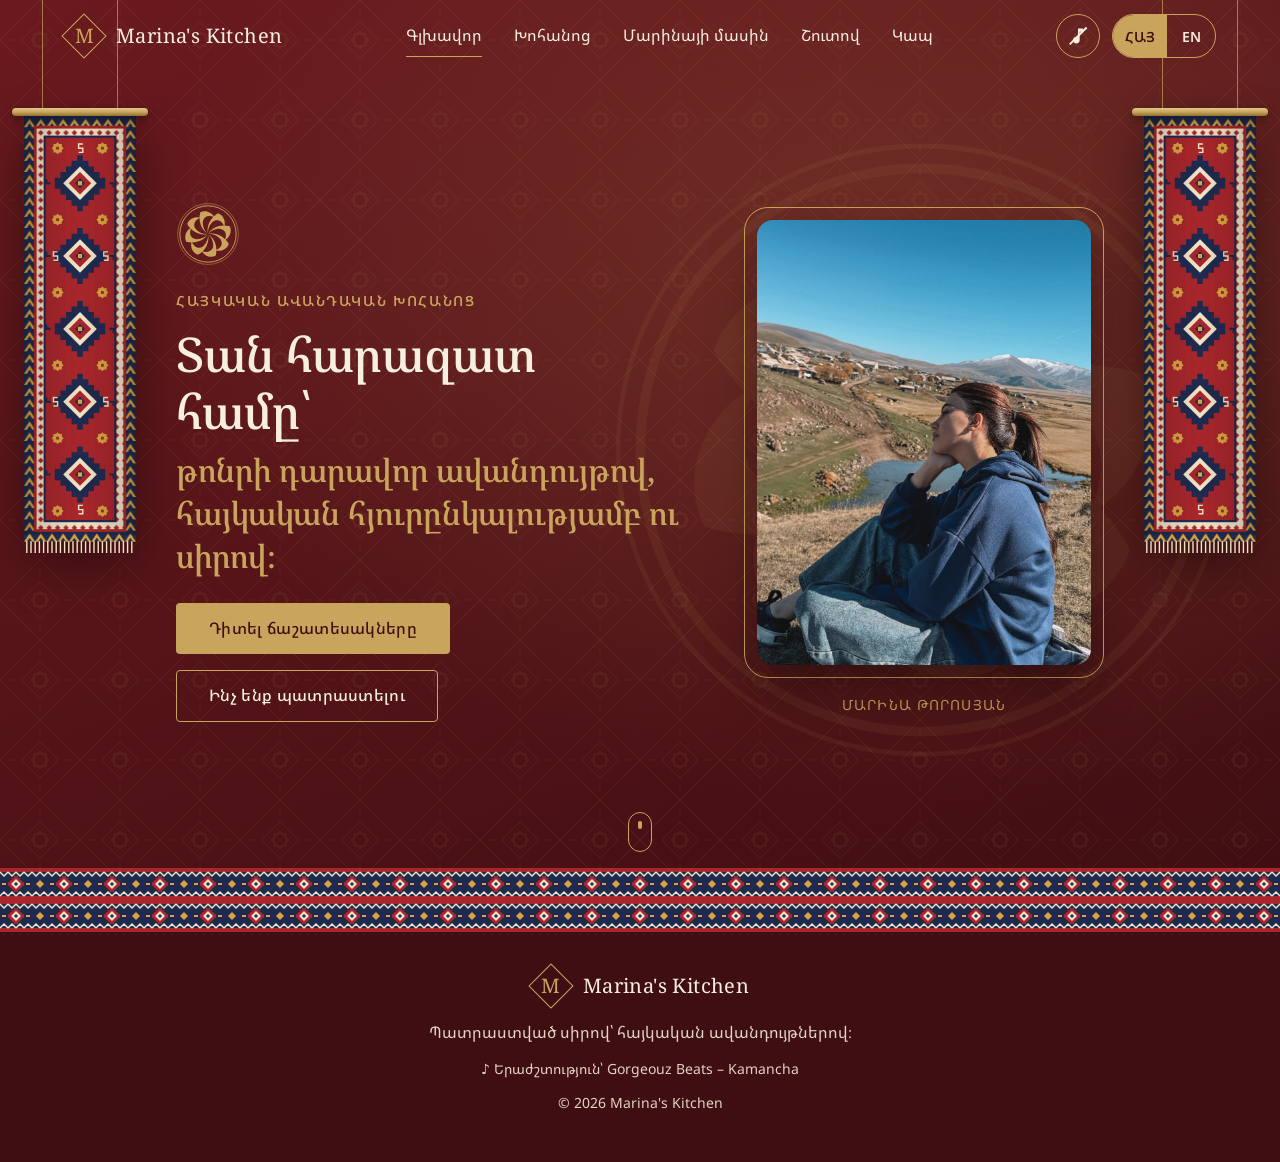
==== index.html @ 1fcc8e65 "Add site favicon (M logo)" ====
<!DOCTYPE html>
<html lang="hy">
<head>
  <meta charset="UTF-8">
  <meta name="viewport" content="width=device-width, initial-scale=1">
  <title>Marina's Kitchen — Հայկական ավանդական խոհանոց</title>
  <meta name="description" content="Marina's Kitchen — հայկական ավանդական խոհանոց, բաղադրատոմսեր և տեսանյութեր Մարինայից։">
  <link rel="icon" href="images/favicon.svg" type="image/svg+xml">
  <link rel="icon" href="images/favicon.png" type="image/png" sizes="48x48">
  <link rel="apple-touch-icon" href="images/apple-touch-icon.png">
  <link rel="preconnect" href="https://fonts.googleapis.com">
  <link rel="preconnect" href="https://fonts.gstatic.com" crossorigin>
  <link href="https://fonts.googleapis.com/css2?family=Noto+Sans+Armenian:wght@400;500;600&family=Noto+Serif+Armenian:wght@400;500;600&display=swap" rel="stylesheet">
  <link rel="stylesheet" href="styles.css?v=23">
</head>
<body data-page="home">

  <!-- Header -->
  <header class="header" id="header">
    <div class="container header__inner">
      <a href="index.html" class="logo" aria-label="Marina's Kitchen">
        <span class="logo__mark" aria-hidden="true">M</span>
        <span class="logo__text">Marina's Kitchen</span>
      </a>

      <nav class="nav" id="nav" aria-label="Main">
        <a href="index.html" class="nav__link" data-i18n="nav.home">Գլխավոր</a>
        <a href="cuisine.html" class="nav__link" data-i18n="nav.cuisine">Խոհանոց</a>
        <a href="about.html" class="nav__link" data-i18n="nav.about">Մարինայի մասին</a>
        <a href="upcoming.html" class="nav__link" data-i18n="nav.upcoming">Շուտով</a>
        <a href="contact.html" class="nav__link" data-i18n="nav.contact">Կապ</a>
      </nav>

      <div class="header__actions">
        <button class="music" id="musicBtn" type="button" aria-pressed="false" aria-label="Music">
          <svg class="music__icon" viewBox="0 0 24 24" aria-hidden="true"><path d="M12 3v10.55A4 4 0 1 0 14 17V7h4V3z"/></svg>
        </button>
        <div class="lang" role="group" aria-label="Language">
          <button class="lang__btn is-active" data-lang="hy" type="button">ՀԱՅ</button>
          <button class="lang__btn" data-lang="en" type="button">EN</button>
        </div>
        <button class="burger" id="burger" type="button" aria-label="Menu" aria-expanded="false" aria-controls="nav">
          <span></span><span></span><span></span>
        </button>
      </div>
    </div>
  </header>

  <main>
    <!-- Hero -->
    <section class="hero" id="home">
      <div class="hero__pattern" aria-hidden="true"></div>
      <div class="hanger hanger--left" aria-hidden="true"><div class="hanger__rug"></div></div>
      <div class="hanger hanger--right" aria-hidden="true"><div class="hanger__rug"></div></div>
      <div class="container hero__inner">
        <div class="hero__content">
          <div class="hero__emblem hero__anim" aria-hidden="true"></div>
          <p class="eyebrow eyebrow--light hero__anim" data-i18n="hero.eyebrow">Հայկական ավանդական խոհանոց</p>
          <h1 class="hero__title hero__anim">
            <span data-i18n="hero.title1">Տան հարազատ համը՝</span><br>
            <em data-i18n="hero.title2">թոնրի դարավոր ավանդույթով, հայկական հյուրընկալությամբ ու սիրով։</em>
          </h1>
          <div class="hero__buttons hero__anim">
            <a href="cuisine.html" class="btn btn--gold" data-i18n="hero.cta1">Դիտել ճաշատեսակները</a>
            <a href="upcoming.html" class="btn btn--outline" data-i18n="hero.cta2">Ինչ ենք պատրաստելու</a>
          </div>
        </div>
        <figure class="hero__media">
          <div class="hero__frame">
            <img src="images/marina.jpg?v=2" width="1000" height="1336" alt="Մարինան՝ հայկական գյուղի և լեռների ֆոնին" data-i18n-alt="hero.photoAlt">
          </div>
          <figcaption data-i18n="hero.photo">Մարինա Թորոսյան</figcaption>
        </figure>
      </div>
      <a href="cuisine.html" class="hero__scroll" aria-label="Scroll down"><span></span></a>
    </section>
  </main>

  <footer class="footer">
    <div class="container footer__inner">
      <a href="index.html" class="logo logo--light">
        <span class="logo__mark" aria-hidden="true">M</span>
        <span class="logo__text">Marina's Kitchen</span>
      </a>
      <p class="footer__tagline" data-i18n="footer.tagline">Պատրաստված սիրով՝ հայկական ավանդույթներով։</p>
      <p class="footer__copy footer__music">♪ <span data-i18n="footer.music">Երաժշտություն՝</span> Gorgeouz Beats – Kamancha</p>
      <p class="footer__copy">© <span id="year"></span> Marina's Kitchen</p>
    </div>
  </footer>

  </div>

  <!-- Background music (from Marina's video), loops softly -->
  <audio id="bgMusic" src="audio/music.mp3" loop preload="auto"></audio>

  <script src="script.js?v=43"></script>
</body>
</html>
---- styles.css ----
/* ==========================================================
   Marina's Kitchen
   Palette: vordan red, parchment cream, ochre gold
   (colours of old Armenian manuscripts and carpets)
   Type scale: 14 / 16 / 20 / 24 / 32 / 48
   Spacing: 4px scale
   ========================================================== */

:root {
  --cream: #F6EEDF;
  --cream-2: #EFE3CC;
  --primary: #6B1A1F;      /* vordan karmir - cochineal red */
  --primary-dark: #3F0E12;
  --gold: #C9A45C;         /* decorative + text on red */
  --gold-text: #7A5C1E;    /* gold text on cream (AA contrast) */
  --ink: #2A1A1A;
  --muted: #5A4646;
  --light: #F6EEDF;
  --light-muted: #E3D3C2;

  --font-body: "Noto Sans Armenian", system-ui, -apple-system, "Segoe UI", sans-serif;
  --font-head: "Noto Serif Armenian", Georgia, "Times New Roman", serif;

  --radius: 4px;
  --ease: cubic-bezier(.22, .61, .36, 1);
  --shadow: 0 12px 32px rgba(63, 14, 18, .12);
  --header-h: 72px;

  --ornament: url("ornaments/pattern.svg");   /* carpet lattice */
  --star: url("ornaments/eternity.svg");      /* eternity sign */
  --carpet: url("ornaments/carpet-border.svg"); /* carpet border band */
}

*, *::before, *::after { box-sizing: border-box; }

html {
  scroll-behavior: smooth;
  scroll-padding-top: var(--header-h);
  -webkit-text-size-adjust: 100%;
}

body {
  margin: 0;
  font-family: var(--font-body);
  font-size: 16px;
  line-height: 1.6;
  color: var(--ink);
  background: var(--cream);
  overflow-x: hidden;
}


img, video { max-width: 100%; display: block; }

/* Inner pages (cuisine, about, coming soon) start below the fixed header */
.page-inner main { padding-top: var(--header-h); }

a { color: inherit; }

h1, h2, h3 {
  font-family: var(--font-head);
  font-weight: 500;
  line-height: 1.2;
  margin: 0;
}

p { margin: 0 0 16px; }

.container {
  width: 100%;
  max-width: 1200px;
  margin: 0 auto;
  padding: 0 24px;
}

/* ---------- Shared bits ---------- */

.eyebrow {
  font-size: 14px;
  font-weight: 600;
  letter-spacing: .12em;
  text-transform: uppercase;
  color: var(--gold-text);
  margin: 0 0 12px;
}
.eyebrow--light { color: var(--gold); }

.divider {
  display: flex;
  justify-content: center;
  align-items: center;
  gap: 12px;
  margin: 16px 0 24px;
}
.divider::before,
.divider::after {
  content: "";
  width: 48px;
  height: 1px;
  background: var(--gold);
}
.divider span {
  width: 24px;
  height: 24px;
  background: var(--star) center / contain no-repeat;
}
.divider--left { justify-content: flex-start; }
.divider--left::before { display: none; }

.btn {
  display: inline-flex;
  align-items: center;
  justify-content: center;
  min-height: 48px;
  padding: 12px 32px;
  font-family: var(--font-body);
  font-size: 16px;
  font-weight: 500;
  letter-spacing: .02em;
  text-decoration: none;
  border: 1px solid transparent;
  border-radius: var(--radius);
  cursor: pointer;
  transition: background-color .3s var(--ease), color .3s var(--ease),
              border-color .3s var(--ease), transform .3s var(--ease),
              box-shadow .3s var(--ease);
}
.btn:hover { transform: translateY(-2px); box-shadow: var(--shadow); }
.btn:active { transform: translateY(0); }

.btn--gold { background: var(--gold); color: var(--primary-dark); }
.btn--gold:hover { background: #D6B572; }

.btn--outline { border-color: var(--gold); color: var(--light); }
.btn--outline:hover { background: rgba(201, 164, 92, .16); }

.btn--primary { background: var(--primary); color: var(--light); }
.btn--primary:hover { background: var(--primary-dark); }

:focus-visible {
  outline: 2px solid var(--gold);
  outline-offset: 4px;
}

/* ---------- Header ---------- */

.header {
  position: fixed;
  inset: 0 0 auto 0;
  z-index: 50;
  height: var(--header-h);
  color: var(--light);
  transition: background-color .4s var(--ease), box-shadow .4s var(--ease), color .4s var(--ease);
}
.header.is-scrolled .logo__mark { color: var(--gold-text); }
.header.is-scrolled {
  background: rgba(246, 238, 223, .96);
  color: var(--primary);
  box-shadow: 0 4px 24px rgba(63, 14, 18, .08);
  -webkit-backdrop-filter: blur(8px);
  backdrop-filter: blur(8px);
}

.header__inner {
  height: 100%;
  display: flex;
  align-items: center;
  justify-content: space-between;
  gap: 24px;
}

.logo {
  display: inline-flex;
  align-items: center;
  gap: 12px;
  text-decoration: none;
  min-height: 44px;
}
.logo__mark {
  position: relative;
  display: grid;
  place-items: center;
  width: 40px;
  height: 40px;
  font-family: var(--font-head);
  font-size: 20px;
  color: var(--gold);
}
.logo__mark::before {
  content: "";
  position: absolute;
  inset: 4px;
  border: 1px solid var(--gold);
  transform: rotate(45deg);
}
.logo__text {
  font-family: var(--font-head);
  font-size: 20px;
  letter-spacing: .02em;
  white-space: nowrap;
}

.nav {
  display: flex;
  gap: 32px;
}
.nav__link {
  position: relative;
  font-size: 16px;
  text-decoration: none;
  padding: 12px 0;
}
.nav__link::after {
  content: "";
  position: absolute;
  left: 0;
  right: 0;
  bottom: 4px;
  height: 1px;
  background: var(--gold);
  transform: scaleX(0);
  transition: transform .35s var(--ease);
}
.nav__link:hover::after,
.nav__link.is-active::after { transform: scaleX(1); }

.header__actions {
  display: flex;
  align-items: center;
  gap: 12px;
}

/* Pill shape with fully rounded ends, matching the round music button */
.lang {
  display: flex;
  border: 1px solid var(--gold);
  border-radius: 999px;
  overflow: hidden;
}
.lang__btn {
  min-width: 48px;
  min-height: 42px; /* + 2px border = 44px, same as the music button */
  padding: 0 12px;
  font-family: var(--font-body);
  font-size: 14px;
  font-weight: 600;
  color: inherit;
  background: transparent;
  border: 0;
  cursor: pointer;
  transition: background-color .3s var(--ease), color .3s var(--ease);
}
.lang__btn.is-active { background: var(--gold); color: var(--primary-dark); }

/* Music toggle: a music note that gently sways while the music plays */
.music {
  position: relative;
  display: grid;
  place-items: center;
  width: 44px;
  height: 44px;
  padding: 0;
  color: inherit;
  background: transparent;
  border: 1px solid var(--gold);
  border-radius: 50%;
  cursor: pointer;
  transition: background-color .3s var(--ease);
}
.music:hover { background: rgba(201, 164, 92, .16); }
.music__icon {
  width: 20px;
  height: 20px;
  fill: currentColor;
}
.music.is-playing .music__icon { animation: note 1.6s ease-in-out infinite alternate; }
@keyframes note {
  from { transform: translateY(1px) rotate(-8deg); }
  to { transform: translateY(-2px) rotate(8deg); }
}
/* Soft ring pulsing out while playing */
.music.is-playing::before {
  content: "";
  position: absolute;
  inset: -1px;
  border: 1px solid var(--gold);
  border-radius: 50%;
  animation: ring 2.4s ease-out infinite;
}
@keyframes ring {
  from { transform: scale(1); opacity: .7; }
  to { transform: scale(1.5); opacity: 0; }
}
/* Muted: a slash across the note */
.music:not(.is-playing)::after {
  content: "";
  position: absolute;
  width: 24px;
  height: 1.5px;
  background: currentColor;
  transform: rotate(-45deg);
}

.burger {
  display: none;
  width: 44px;
  height: 44px;
  padding: 12px 10px;
  background: transparent;
  border: 0;
  cursor: pointer;
  color: inherit;
  flex-direction: column;
  justify-content: space-between;
}
.burger span {
  display: block;
  height: 2px;
  background: currentColor;
  transition: transform .35s var(--ease), opacity .35s var(--ease);
}
.burger[aria-expanded="true"] span:nth-child(1) { transform: translateY(9px) rotate(45deg); }
.burger[aria-expanded="true"] span:nth-child(2) { opacity: 0; }
.burger[aria-expanded="true"] span:nth-child(3) { transform: translateY(-9px) rotate(-45deg); }

/* ---------- Hero ---------- */

.hero {
  position: relative;
  min-height: 100vh;
  min-height: 100svh;
  display: flex;
  align-items: center;
  padding: calc(var(--header-h) + 48px) 0 96px;
  color: var(--light);
  background:
    radial-gradient(ellipse at 70% 30%, rgba(201, 164, 92, .18), transparent 60%),
    linear-gradient(160deg, var(--primary) 0%, var(--primary-dark) 100%);
  overflow: hidden;
}
.hero__pattern {
  position: absolute;
  inset: 0;
  background-image: var(--ornament);
  background-size: 80px 80px;
  opacity: .1;
  animation: drift 60s linear infinite;
}
@keyframes drift {
  to { background-position: 80px 80px; }
}

/* Hanging carpets on both sides of the hero, swaying gently.
   Shown on every desktop screen; on narrower desktops the hero
   content gets extra side padding so the carpets never cover it. */
.hero {
  --rug-w: clamp(112px, calc((100vw - 1200px) / 2 - 48px), 176px);
}
.hanger {
  position: absolute;
  top: 0;
  z-index: 1;
  display: none;
  width: var(--rug-w);
  padding-top: 112px;
  transform-origin: 50% 0;
  animation: sway 7s ease-in-out infinite alternate;
  pointer-events: none;
}
.hanger--left { left: max(24px, ((100% - 1200px) / 2 - var(--rug-w)) / 2); }
.hanger--right {
  right: max(24px, ((100% - 1200px) / 2 - var(--rug-w)) / 2);
  animation-delay: -3.5s;
}
/* Cords from the ceiling */
.hanger::before {
  content: "";
  position: absolute;
  top: 0;
  left: 16%;
  right: 16%;
  height: 112px;
  border-left: 1px solid var(--gold);
  border-right: 1px solid var(--gold);
  opacity: .7;
}
/* Gold rod with round ends */
.hanger::after {
  content: "";
  position: absolute;
  top: 108px;
  left: -12px;
  right: -12px;
  height: 8px;
  border-radius: 4px;
  background: linear-gradient(180deg, #E3C88C, var(--gold) 50%, #8E6F2E);
  box-shadow: 0 4px 8px rgba(0, 0, 0, .35);
}
.hanger__rug {
  position: relative;
  aspect-ratio: 160 / 624;
  margin-top: 4px;
  background: url("ornaments/hanging-carpet.svg") top / 100% 100% no-repeat;
  transform-origin: 50% 0;
  animation: ripple 4s ease-in-out infinite alternate;
  filter: drop-shadow(0 16px 24px rgba(0, 0, 0, .4));
}
/* Soft light and shade moving across the fabric, like folds in a breeze */
.hanger__rug::after {
  content: "";
  position: absolute;
  inset: 0 0 4% 0;
  background: repeating-linear-gradient(90deg,
    rgba(0, 0, 0, .18) 0%, rgba(255, 255, 255, .06) 25%,
    rgba(0, 0, 0, .18) 50%);
  background-size: 200% 100%;
  mix-blend-mode: multiply;
  animation: folds 6s ease-in-out infinite alternate;
}
@keyframes sway {
  from { transform: rotate(-1.2deg); }
  to { transform: rotate(1.2deg); }
}
@keyframes ripple {
  from { transform: skewX(-1.5deg) scaleX(.99); }
  to { transform: skewX(1.5deg) scaleX(1); }
}
@keyframes folds {
  to { background-position: 100% 0; }
}
/* Phones and tablets: no room for hanging carpets, so the whole hero
   becomes a (static) carpet, with the text on a dark panel for contrast */
@media (max-width: 1100px) {
  .hero {
    background:
      linear-gradient(180deg, rgba(63, 14, 18, .55), rgba(63, 14, 18, .7)),
      url("ornaments/carpet-field.svg") center top / 128px auto,
      var(--primary-dark);
  }
  .hero__pattern,
  .hero::after { display: none; }
  .header:not(.is-scrolled) { background: rgba(63, 14, 18, .92); }
  .hero__content {
    padding: 32px 24px;
    background: rgba(63, 14, 18, .9);
    border: 1px solid var(--gold);
    border-radius: var(--radius);
    box-shadow: 0 16px 40px rgba(0, 0, 0, .35);
  }
  .hero__media figcaption {
    display: inline-block;
    padding: 4px 12px;
    background: rgba(63, 14, 18, .9);
    border-radius: var(--radius);
  }
}

@media (min-width: 1101px) {
  .hanger { display: block; }
  .hero__inner {
    padding-left: max(24px, var(--rug-w) + 64px - max(0px, (100% - 1200px) / 2));
    padding-right: max(24px, var(--rug-w) + 64px - max(0px, (100% - 1200px) / 2));
  }
}

/* Large eternity sign slowly turning behind the photo */
.hero::after {
  content: "";
  position: absolute;
  top: 50%;
  left: 72%;
  width: 640px;
  height: 640px;
  margin: -320px 0 0 -320px;
  background: var(--star) center / contain no-repeat;
  opacity: .07;
  animation: spin 120s linear infinite;
  pointer-events: none;
}
@keyframes spin {
  to { transform: rotate(360deg); }
}

.hero__emblem {
  width: 64px;
  height: 64px;
  margin: 0 0 24px;
  background: var(--star) center / contain no-repeat;
}

/* Carpet border bands framing the dark sections */
.hero::before,
.section--dark::before,
.section--dark::after,
.footer::before {
  content: "";
  position: absolute;
  left: 0;
  right: 0;
  height: 32px;
  background: var(--carpet) center / 48px 32px repeat-x;
}
.hero::before { bottom: 0; }
.section--dark::before,
.footer::before { top: 0; }
.section--dark::after { bottom: 0; }

.hero__inner {
  position: relative;
  z-index: 1;
  display: grid;
  grid-template-columns: 7fr 5fr;
  gap: 64px;
  align-items: center;
}
.hero__title {
  font-size: 48px;
  margin-bottom: 24px;
}
.hero__title em {
  display: inline-block;
  margin-top: 8px;
  font-size: 32px;
  line-height: 1.35;
  font-style: normal;
  color: var(--gold);
}
.hero__text {
  font-size: 20px;
  line-height: 1.6;
  color: var(--light-muted);
  max-width: 600px;
  margin: 0 0 32px;
}
.hero__buttons {
  display: flex;
  flex-wrap: wrap;
  gap: 16px;
}

/* Marina's photo in a rounded rectangular frame */
.hero__media {
  margin: 0;
  justify-self: center;
  width: 100%;
  max-width: 384px;
  text-align: center;
  opacity: 0;
  transform: translateY(32px) scale(.98);
  animation: rise 1.2s var(--ease) .5s forwards;
}
.hero__frame {
  position: relative;
  padding: 12px;
  border: 1px solid var(--gold);
  border-radius: 24px;
}
.hero__frame img {
  width: 100%;
  height: auto;
  aspect-ratio: 3 / 4;
  object-fit: cover;
  object-position: center;
  border-radius: 16px;
  box-shadow: 0 24px 48px rgba(0, 0, 0, .35);
}
.hero__media figcaption {
  margin-top: 16px;
  font-size: 14px;
  letter-spacing: .08em;
  text-transform: uppercase;
  color: var(--gold);
}

.hero__anim {
  opacity: 0;
  transform: translateY(24px);
  animation: rise 1s var(--ease) forwards;
}
.hero__anim:nth-child(2) { animation-delay: .15s; }
.hero__anim:nth-child(3) { animation-delay: .3s; }
.hero__anim:nth-child(4) { animation-delay: .45s; }
.hero__anim:nth-child(5) { animation-delay: .6s; }
@keyframes rise {
  to { opacity: 1; transform: none; }
}

.hero__scroll {
  position: absolute;
  left: 50%;
  bottom: 48px;
  width: 24px;
  height: 40px;
  margin-left: -12px;
  border: 1px solid var(--gold);
  border-radius: 12px;
}
.hero__scroll span {
  position: absolute;
  left: 50%;
  top: 8px;
  width: 4px;
  height: 8px;
  margin-left: -2px;
  border-radius: 2px;
  background: var(--gold);
  animation: scrollDot 2s var(--ease) infinite;
}
@keyframes scrollDot {
  0% { opacity: 0; transform: translateY(0); }
  40% { opacity: 1; }
  100% { opacity: 0; transform: translateY(16px); }
}

/* ---------- Sections ---------- */

.section { padding: 96px 0; }
.section--cream { background: var(--cream-2); }
.section--dark {
  position: relative;
  background: var(--primary);
  color: var(--light);
}

.section__head {
  text-align: center;
  max-width: 640px;
  margin: 0 auto 48px;
}
.section__title {
  font-size: 32px;
  color: var(--primary);
}
.section__title--light { color: var(--light); }
.section__lead { color: var(--muted); margin: 0; }
.section__lead--light { color: var(--light-muted); }

/* ---------- Dishes ---------- */

.dishes {
  display: grid;
  grid-template-columns: repeat(3, 1fr);
  gap: 32px;
}
.dish {
  background: #FFFDF8;
  border: 1px solid rgba(201, 164, 92, .3);
  border-radius: var(--radius);
  overflow: hidden;
  transition: transform .5s var(--ease), box-shadow .5s var(--ease);
}
.dish:hover {
  transform: translateY(-8px);
  box-shadow: var(--shadow);
}
.dish__img {
  aspect-ratio: 4 / 3;
  transition: transform .8s var(--ease);
}
.dish:hover .dish__img { transform: scale(1.04); }
.dish__body { padding: 24px; }
.dish__title {
  font-size: 24px;
  color: var(--primary);
  margin-bottom: 8px;
}
.dish__body p { color: var(--muted); margin: 0; }

/* Several photos in one card, crossfading */
.dish__gallery {
  position: relative;
  overflow: hidden;
  background: var(--cream-2);
}
.dish__gallery img {
  position: absolute;
  inset: 0;
  width: 100%;
  height: 100%;
  object-fit: cover;
  opacity: 0;
  transition: opacity 1s var(--ease);
}
.dish__gallery img.is-active { opacity: 1; }
.dish__dots {
  position: absolute;
  left: 0;
  right: 0;
  bottom: 4px;
  display: flex;
  justify-content: center;
}
.dish__dots button {
  position: relative;
  width: 44px;
  height: 44px;
  padding: 0;
  background: none;
  border: 0;
  cursor: pointer;
}
.dish__dots button::after {
  content: "";
  position: absolute;
  inset: 0;
  margin: auto;
  width: 8px;
  height: 8px;
  border-radius: 50%;
  background: rgba(255, 253, 248, .6);
  box-shadow: 0 0 4px rgba(0, 0, 0, .4);
  transition: background-color .3s var(--ease), transform .3s var(--ease);
}
.dish__dots button.is-active::after {
  background: var(--gold);
  transform: scale(1.25);
}

/* Recipe video link under the description */
.dish__video {
  display: inline-flex;
  align-items: center;
  gap: 8px;
  min-height: 44px;
  margin-top: 12px;
  font-size: 16px;
  font-weight: 500;
  color: var(--primary);
  text-decoration: none;
  transition: color .3s var(--ease);
}
.dish__video::before {
  content: "";
  width: 0;
  height: 0;
  border-style: solid;
  border-width: 6px 0 6px 10px;
  border-color: transparent transparent transparent currentColor;
}
.dish__video:hover { color: var(--gold-text); }
.dish__video.is-soon {
  font-size: 14px;
  font-weight: 400;
  color: var(--muted);
  cursor: default;
}

/* ---------- About ---------- */

.about {
  display: grid;
  grid-template-columns: 5fr 6fr;
  gap: 64px;
  align-items: center;
}
.about__frame {
  position: relative;
  padding: 16px;
}
.about__frame::before {
  content: "";
  position: absolute;
  inset: 0 32px 32px 0;
  border: 1px solid var(--gold);
  border-radius: var(--radius);
}
.about__frame::after {
  content: "";
  position: absolute;
  right: 8px;
  bottom: 8px;
  z-index: 1;
  width: 48px;
  height: 48px;
  background: var(--star) center / contain no-repeat;
}
.about__img {
  position: relative;
  display: block;
  width: calc(100% - 16px);
  height: auto;
  aspect-ratio: 4 / 5;
  object-fit: cover;
  margin: 16px 0 0 16px;
  border-radius: var(--radius);
  box-shadow: var(--shadow);
}
.about__content { max-width: 600px; }
.about__content p {
  color: var(--muted);
  text-align: justify;
  hyphens: auto;
}
.about__content .about__lead {
  text-align: left;
  font-family: var(--font-head);
  font-size: 20px;
  line-height: 1.5;
  color: var(--primary);
}

.stats {
  list-style: none;
  margin: 32px 0 0;
  padding: 24px 0 0;
  border-top: 1px solid rgba(201, 164, 92, .4);
  display: grid;
  grid-template-columns: repeat(3, 1fr);
  gap: 16px;
}
.stat__num,
.stat__plus {
  font-family: var(--font-head);
  font-size: 32px;
  color: var(--gold-text);
  line-height: 1.2;
}
.stat__label {
  display: block;
  font-size: 14px;
  color: var(--muted);
}

/* ---------- Coming soon ---------- */

.upcoming {
  display: grid;
  grid-template-columns: repeat(3, 1fr);
  gap: 24px;
}
.upcoming__card {
  position: relative;
  display: flex;
  flex-direction: column;
  align-items: center;
  padding: 32px 24px;
  text-align: center;
  background: rgba(63, 14, 18, .55);
  border: 1px solid rgba(201, 164, 92, .45);
  border-radius: var(--radius);
  transition: transform .5s var(--ease), border-color .5s var(--ease), box-shadow .5s var(--ease);
}
.upcoming__card:hover {
  transform: translateY(-8px);
  border-color: var(--gold);
  box-shadow: 0 16px 32px rgba(0, 0, 0, .25);
}
.upcoming__card p {
  flex: 1;
  margin: 0 0 24px;
  color: var(--light-muted);
}
.upcoming__num {
  position: absolute;
  top: 16px;
  left: 16px;
  font-family: var(--font-head);
  font-size: 14px;
  letter-spacing: .08em;
  color: var(--gold);
}
.upcoming__emblem {
  width: 64px;
  height: 64px;
  margin-bottom: 16px;
  background: var(--star) center / contain no-repeat;
  transition: transform 1.2s var(--ease);
}
.upcoming__card:hover .upcoming__emblem { transform: rotate(45deg); }
.upcoming__title {
  margin-bottom: 8px;
  font-size: 24px;
  color: var(--light);
}
.upcoming__tag {
  padding: 4px 12px;
  font-size: 14px;
  font-weight: 600;
  letter-spacing: .08em;
  text-transform: uppercase;
  color: var(--primary-dark);
  background: var(--gold);
  border-radius: 999px;
}

/* Cards with a photo: the photo spans the top of the card */
.upcoming__card--photo { overflow: hidden; }
.upcoming__img {
  width: calc(100% + 48px);
  max-width: none;
  height: auto;
  aspect-ratio: 4 / 3;
  margin: -32px -24px 24px;
  object-fit: cover;
  transition: transform .8s var(--ease);
}
.upcoming__card--photo:hover .upcoming__img { transform: scale(1.04); }
.upcoming__card--photo .upcoming__num {
  z-index: 1;
  padding: 4px 12px;
  background: rgba(63, 14, 18, .85);
  border-radius: 999px;
}

/* Dishes still to be chosen by the vote */
.upcoming__card--vote {
  background: transparent;
  border-style: dashed;
}
.upcoming__emblem--vote {
  display: grid;
  place-items: center;
  font-family: var(--font-head);
  font-size: 32px;
  color: var(--gold);
  background: none;
  border: 1px solid var(--gold);
  border-radius: 50%;
}
.upcoming__card--vote:hover .upcoming__emblem { transform: scale(1.1); }
/* "Suggest a dish" button: opens the contact page with the form ready */
.upcoming__suggest {
  display: inline-flex;
  align-items: center;
  gap: 8px;
  min-height: 44px;
  padding: 8px 24px;
  font-size: 16px;
  font-weight: 500;
  color: var(--primary-dark);
  text-decoration: none;
  background: var(--gold);
  border-radius: 999px;
  transition: background-color .3s var(--ease), transform .3s var(--ease), box-shadow .3s var(--ease);
}
.upcoming__suggest::after {
  content: "→";
  transition: transform .3s var(--ease);
}
.upcoming__suggest:hover {
  background: #D6B572;
  transform: translateY(-2px);
  box-shadow: 0 8px 16px rgba(0, 0, 0, .25);
}
.upcoming__suggest:hover::after { transform: translateX(4px); }

/* ---------- Contact ---------- */

.contact {
  display: grid;
  grid-template-columns: 4fr 7fr;
  gap: 48px;
  align-items: start;
}
.contact__info {
  list-style: none;
  margin: 0;
  padding: 0;
  display: grid;
  gap: 24px;
}
.contact__item {
  display: flex;
  align-items: center;
  gap: 16px;
}
.contact__item a {
  text-decoration: none;
  transition: color .3s var(--ease);
}
.contact__item a:hover { color: var(--gold-text); }
.contact__icon {
  flex-shrink: 0;
  display: grid;
  place-items: center;
  width: 48px;
  height: 48px;
  border: 1px solid var(--gold);
  border-radius: 50%;
}
.contact__icon svg {
  width: 20px;
  height: 20px;
  fill: var(--gold-text);
}
.contact__label {
  display: block;
  font-size: 14px;
  color: var(--muted);
}

.form {
  display: grid;
  gap: 16px;
  padding: 32px;
  background: #FFFDF8;
  border: 1px solid rgba(201, 164, 92, .3);
  border-radius: var(--radius);
}
.form__row {
  display: grid;
  grid-template-columns: 1fr 1fr;
  gap: 16px;
}
.form__field {
  display: grid;
  gap: 8px;
  font-size: 14px;
  font-weight: 500;
  color: var(--primary);
}
.form__field input,
.form__field textarea {
  width: 100%;
  min-height: 48px;
  padding: 12px 16px;
  font-family: var(--font-body);
  font-size: 16px;
  line-height: 1.5;
  color: var(--ink);
  background: var(--cream);
  border: 1px solid #CDBF9F;
  border-radius: var(--radius);
  resize: vertical;
  transition: border-color .3s var(--ease), box-shadow .3s var(--ease);
}
.form__field input:focus,
.form__field textarea:focus {
  outline: none;
  border-color: var(--gold);
  box-shadow: 0 0 0 4px rgba(201, 164, 92, .2);
}
.form__field .is-invalid { border-color: #9E2B25; }
.form .btn { justify-self: start; }
.form .btn:disabled { opacity: .6; cursor: wait; transform: none; }
.form__honey { display: none; }
.form__status {
  margin: 0;
  min-height: 24px;
  font-size: 14px;
  color: var(--primary);
}
.form__status.is-error { color: #9E2B25; }

/* ---------- Footer ---------- */

.footer {
  position: relative;
  padding: 64px 0 48px;
  background: var(--primary-dark);
  color: var(--light);
}
.footer__inner {
  display: grid;
  justify-items: center;
  gap: 12px;
  text-align: center;
}
.footer__tagline { color: var(--light-muted); margin: 0; }
.footer__copy { font-size: 14px; color: var(--light-muted); margin: 0; }

/* ---------- Scroll reveal ---------- */

.reveal {
  opacity: 0;
  transform: translateY(32px);
  transition: opacity .9s var(--ease), transform .9s var(--ease);
}
.reveal.is-visible { opacity: 1; transform: none; }

/* ---------- Responsive ---------- */

@media (max-width: 1024px) {
  .dishes,
  .upcoming { grid-template-columns: repeat(2, 1fr); }
  .about { gap: 48px; }
}

/* Mobile menu once the links no longer fit in one row */
@media (max-width: 1100px) {
  .burger { display: flex; }

  .nav {
    position: fixed;
    top: var(--header-h);
    left: 0;
    right: 0;
    flex-direction: column;
    gap: 0;
    padding: 16px 24px 32px;
    background: var(--primary-dark);
    color: var(--light);
    box-shadow: var(--shadow);
    opacity: 0;
    visibility: hidden;
    transform: translateY(-16px);
    transition: opacity .35s var(--ease), transform .35s var(--ease), visibility .35s;
  }
  .nav.is-open { opacity: 1; visibility: visible; transform: none; }
  .nav__link {
    padding: 12px 0;
    font-size: 20px;
    font-family: var(--font-head);
    border-bottom: 1px solid rgba(201, 164, 92, .2);
  }
  .nav__link::after { display: none; }
  .nav__link.is-active { color: var(--gold); }
}

@media (max-width: 860px) {
  .hero__inner {
    grid-template-columns: 1fr;
    gap: 48px;
    text-align: center;
  }
  .hero__emblem { margin: 0 auto 24px; }
  .hero__text { margin: 0 auto 32px; }
  .hero__buttons { justify-content: center; }
  .hero__media { max-width: 320px; }
  .hero::after { left: 50%; top: auto; bottom: -160px; }
  .hero__scroll { display: none; }

  .about,
  .contact { grid-template-columns: 1fr; }
  .about__media { max-width: 440px; }
}

@media (max-width: 640px) {
  :root { --header-h: 64px; }

  .container { padding: 0 16px; }
  .section { padding: 64px 0; }
  .section__head { margin-bottom: 32px; }
  .section__title { font-size: 24px; }

  .logo { gap: 8px; }
  .logo__mark { width: 32px; height: 32px; font-size: 16px; }
  .header__inner { gap: 12px; }
  .header__actions { gap: 8px; }
  .lang__btn { min-width: 44px; padding: 0 8px; }
  .logo__text { font-size: 16px; }

  .hero__title { font-size: 32px; }
  .hero__title em { font-size: 24px; }
  /* Short phone lines leave big gaps when justified */
  .about__content p { text-align: left; }
  .hero__text { font-size: 16px; }
  .hero__buttons .btn { width: 100%; }

  .dishes,
  .upcoming { grid-template-columns: 1fr; gap: 24px; }

  .stats { gap: 8px; }
  .stat__num, .stat__plus { font-size: 24px; }



  .form { padding: 24px 16px; }
  .form__row { grid-template-columns: 1fr; }
  .form .btn { justify-self: stretch; }
}

/* Narrow phones: drop the diamond mark so logo, music, language and menu fit */
@media (max-width: 420px) {
  .logo__mark { display: none; }
}

@media (prefers-reduced-motion: reduce) {
  html { scroll-behavior: auto; }
  *, *::before, *::after {
    animation-duration: .01ms !important;
    animation-iteration-count: 1 !important;
    transition-duration: .01ms !important;
  }
  .reveal, .hero__anim, .hero__media { opacity: 1; transform: none; }
}
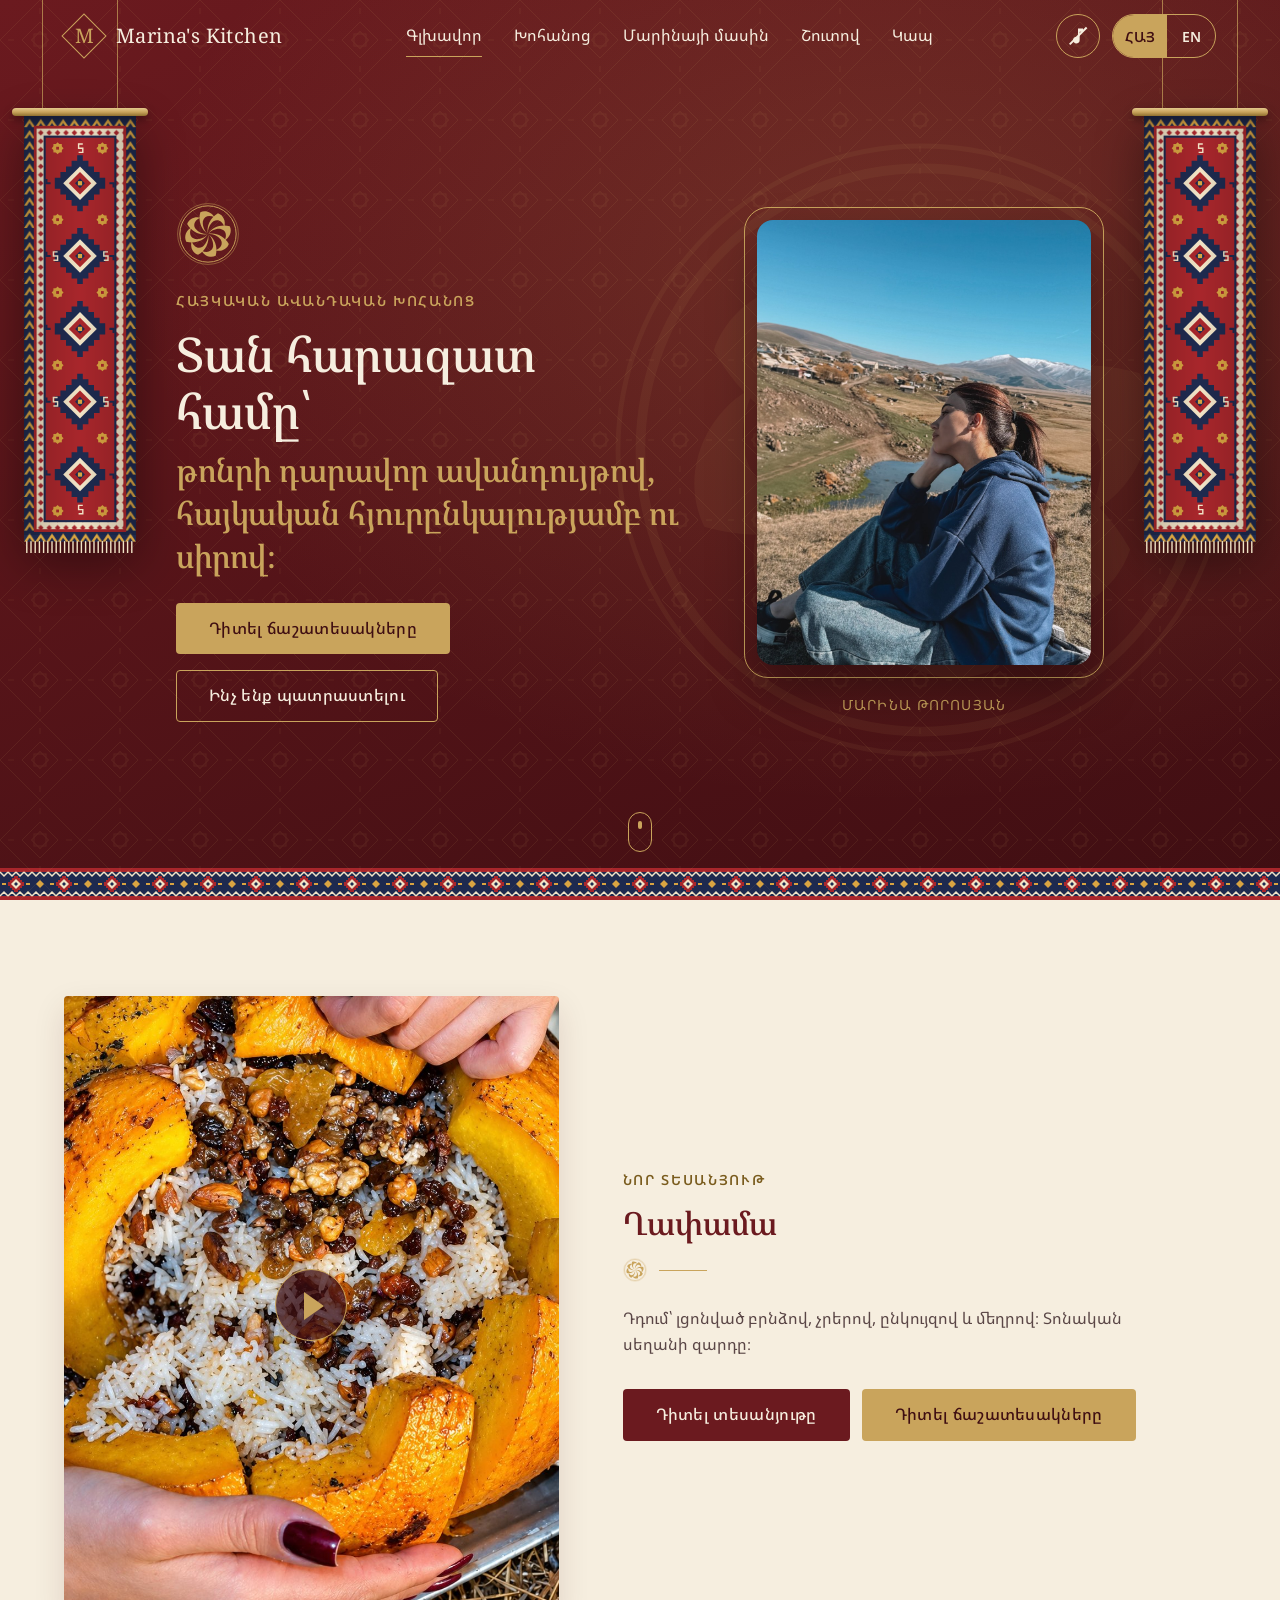
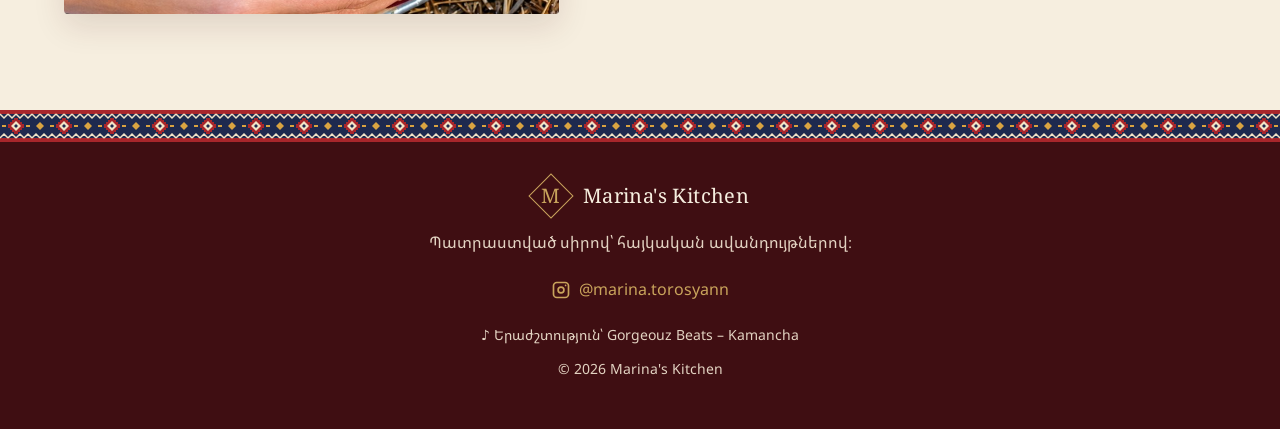
==== commit ec219775: "Add latest video section on home and Instagram link in footer" ====
--- a/index.html
+++ b/index.html
@@ -4,14 +4,26 @@
   <meta charset="UTF-8">
   <meta name="viewport" content="width=device-width, initial-scale=1">
   <title>Marina's Kitchen — Հայկական ավանդական խոհանոց</title>
-  <meta name="description" content="Marina's Kitchen — հայկական ավանդական խոհանոց, բաղադրատոմսեր և տեսանյութեր Մարինայից։">
+  <meta name="description" content="Մարինայի ավանդական հայկական ուտեստները՝ թոնրի կրակի վրա, Շիրակի բնության գրկում։ Տեսանյութեր և բաղադրատոմսեր։">
+  <link rel="canonical" href="https://marinaskitchen.am/">
+  <meta property="og:type" content="website">
+  <meta property="og:site_name" content="Marina's Kitchen">
+  <meta property="og:title" content="Marina's Kitchen — Հայկական ավանդական խոհանոց">
+  <meta property="og:description" content="Մարինայի ավանդական հայկական ուտեստները՝ թոնրի կրակի վրա, Շիրակի բնության գրկում։ Տեսանյութեր և բաղադրատոմսեր։">
+  <meta property="og:url" content="https://marinaskitchen.am/">
+  <meta property="og:image" content="https://marinaskitchen.am/images/og-image.jpg">
+  <meta property="og:image:width" content="1200">
+  <meta property="og:image:height" content="630">
+  <meta property="og:image:alt" content="Marina's Kitchen — Հայկական ավանդական խոհանոց">
+  <meta property="og:locale" content="hy_AM">
+  <meta name="twitter:card" content="summary_large_image">
   <link rel="icon" href="images/favicon.svg" type="image/svg+xml">
   <link rel="icon" href="images/favicon.png" type="image/png" sizes="48x48">
   <link rel="apple-touch-icon" href="images/apple-touch-icon.png">
   <link rel="preconnect" href="https://fonts.googleapis.com">
   <link rel="preconnect" href="https://fonts.gstatic.com" crossorigin>
   <link href="https://fonts.googleapis.com/css2?family=Noto+Sans+Armenian:wght@400;500;600&family=Noto+Serif+Armenian:wght@400;500;600&display=swap" rel="stylesheet">
-  <link rel="stylesheet" href="styles.css?v=23">
+  <link rel="stylesheet" href="styles.css?v=24">
 </head>
 <body data-page="home">
 
@@ -74,6 +86,26 @@
       </div>
       <a href="cuisine.html" class="hero__scroll" aria-label="Scroll down"><span></span></a>
     </section>
+
+    <!-- Latest video: swap the photo, texts and links when Marina posts a new one -->
+    <section class="section" id="latest">
+      <div class="container latest">
+        <a class="latest__media reveal" href="https://www.instagram.com/p/Dew0a5RAscE/" target="_blank" rel="noopener" aria-label="Instagram">
+          <img src="images/ghapama-3.jpg" width="899" height="1750" loading="lazy" alt="Պատրաստի ղափամա՝ բացված դդում բրնձով և չրերով" data-i18n-alt="dish.ghapama.alt3">
+          <span class="latest__play" aria-hidden="true"></span>
+        </a>
+        <div class="latest__body reveal">
+          <p class="eyebrow" data-i18n="latest.eyebrow">Նոր տեսանյութ</p>
+          <h2 class="section__title" data-i18n="dish.ghapama.title">Ղափամա</h2>
+          <div class="divider divider--left" aria-hidden="true"><span></span></div>
+          <p class="section__lead" data-i18n="dish.ghapama.text">Դդում՝ լցոնված բրնձով, չրերով, ընկույզով և մեղրով։ Տոնական սեղանի զարդը։</p>
+          <div class="latest__buttons">
+            <a class="btn btn--primary" href="https://www.instagram.com/p/Dew0a5RAscE/" target="_blank" rel="noopener" data-i18n="latest.watch">Դիտել տեսանյութը</a>
+            <a class="btn btn--gold" href="cuisine.html" data-i18n="hero.cta1">Դիտել ճաշատեսակները</a>
+          </div>
+        </div>
+      </div>
+    </section>
   </main>
 
   <footer class="footer">
@@ -83,6 +115,7 @@
         <span class="logo__text">Marina's Kitchen</span>
       </a>
       <p class="footer__tagline" data-i18n="footer.tagline">Պատրաստված սիրով՝ հայկական ավանդույթներով։</p>
+      <a class="footer__social" href="https://www.instagram.com/marina.torosyann/" target="_blank" rel="noopener"><svg viewBox="0 0 24 24" aria-hidden="true"><path d="M7 2h10a5 5 0 0 1 5 5v10a5 5 0 0 1-5 5H7a5 5 0 0 1-5-5V7a5 5 0 0 1 5-5zm0 2a3 3 0 0 0-3 3v10a3 3 0 0 0 3 3h10a3 3 0 0 0 3-3V7a3 3 0 0 0-3-3zm5 3.5a4.5 4.5 0 1 1 0 9 4.5 4.5 0 0 1 0-9zm0 2a2.5 2.5 0 1 0 0 5 2.5 2.5 0 0 0 0-5zM17.5 5.5a1 1 0 1 1 0 2 1 1 0 0 1 0-2z"/></svg><span>@marina.torosyann</span></a>
       <p class="footer__copy footer__music">♪ <span data-i18n="footer.music">Երաժշտություն՝</span> Gorgeouz Beats – Kamancha</p>
       <p class="footer__copy">© <span id="year"></span> Marina's Kitchen</p>
     </div>
@@ -93,6 +126,6 @@
   <!-- Background music (from Marina's video), loops softly -->
   <audio id="bgMusic" src="audio/music.mp3" loop preload="auto"></audio>
 
-  <script src="script.js?v=43"></script>
+  <script src="script.js?v=45"></script>
 </body>
 </html>
--- a/styles.css
+++ b/styles.css
@@ -635,6 +635,59 @@
 .section__lead { color: var(--muted); margin: 0; }
 .section__lead--light { color: var(--light-muted); }
 
+/* ---------- Latest video (home) ---------- */
+
+.latest {
+  display: grid;
+  grid-template-columns: 5fr 6fr;
+  gap: 64px;
+  align-items: center;
+}
+.latest__media {
+  position: relative;
+  display: block;
+  aspect-ratio: 4 / 5;
+  overflow: hidden;
+  border-radius: var(--radius);
+  box-shadow: var(--shadow);
+}
+.latest__media img {
+  width: 100%;
+  height: 100%;
+  object-fit: cover;
+  object-position: center 40%;
+  transition: transform .8s var(--ease);
+}
+.latest__media:hover img { transform: scale(1.04); }
+.latest__play {
+  position: absolute;
+  left: 50%;
+  top: 50%;
+  width: 72px;
+  height: 72px;
+  margin: -36px 0 0 -36px;
+  border: 1px solid var(--gold);
+  border-radius: 50%;
+  background: rgba(63, 14, 18, .72);
+  transition: transform .5s var(--ease);
+}
+.latest__play::before {
+  content: "";
+  position: absolute;
+  left: 28px;
+  top: 22px;
+  border-style: solid;
+  border-width: 14px 0 14px 20px;
+  border-color: transparent transparent transparent var(--gold);
+}
+.latest__media:hover .latest__play { transform: scale(1.08); }
+.latest__body .section__lead { max-width: 32em; margin-bottom: 32px; }
+.latest__buttons {
+  display: flex;
+  flex-wrap: wrap;
+  gap: 12px;
+}
+
 /* ---------- Dishes ---------- */
 
 .dishes {
@@ -1058,6 +1111,17 @@
 }
 .footer__tagline { color: var(--light-muted); margin: 0; }
 .footer__copy { font-size: 14px; color: var(--light-muted); margin: 0; }
+.footer__social {
+  display: inline-flex;
+  align-items: center;
+  gap: 8px;
+  min-height: 44px;
+  color: var(--gold);
+  text-decoration: none;
+  transition: color .3s var(--ease);
+}
+.footer__social:hover { color: var(--light); }
+.footer__social svg { width: 20px; height: 20px; fill: currentColor; }
 
 /* ---------- Scroll reveal ---------- */
 
@@ -1123,6 +1187,8 @@
   .about,
   .contact { grid-template-columns: 1fr; }
   .about__media { max-width: 440px; }
+  .latest { grid-template-columns: 1fr; gap: 32px; }
+  .latest__media { max-width: 440px; }
 }
 
 @media (max-width: 640px) {
@@ -1146,6 +1212,7 @@
   .about__content p { text-align: left; }
   .hero__text { font-size: 16px; }
   .hero__buttons .btn { width: 100%; }
+  .latest__buttons .btn { width: 100%; }
 
   .dishes,
   .upcoming { grid-template-columns: 1fr; gap: 24px; }
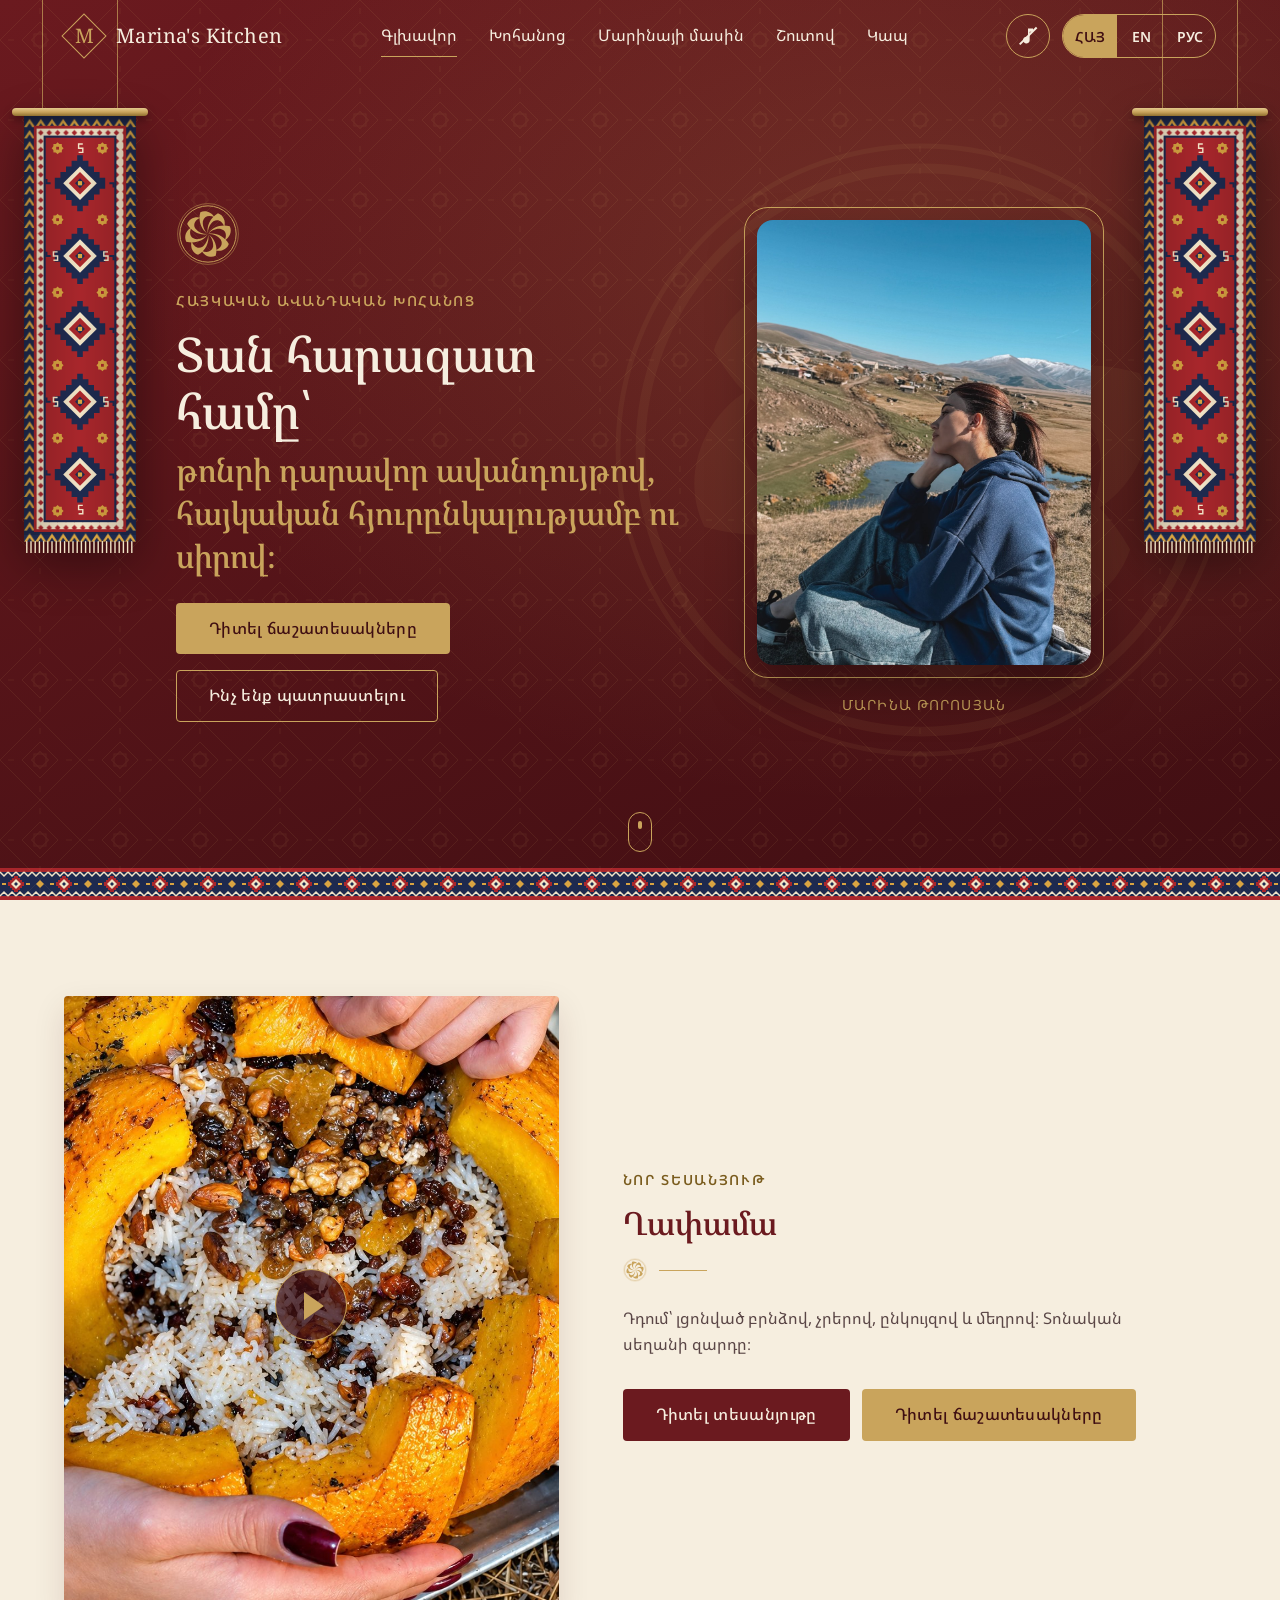
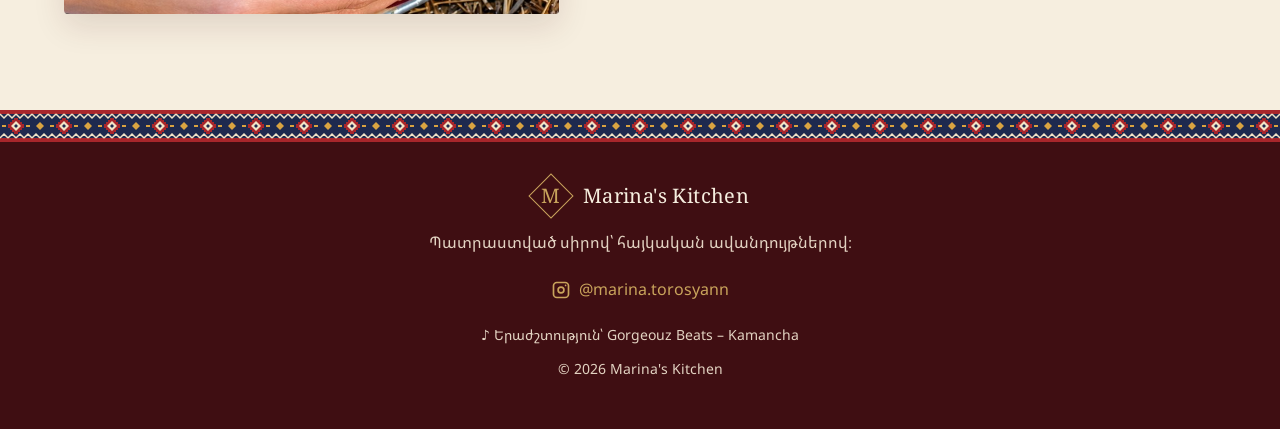
==== commit 38e2bf3f: "Add Russian language" ====
--- a/index.html
+++ b/index.html
@@ -22,8 +22,8 @@
   <link rel="apple-touch-icon" href="images/apple-touch-icon.png">
   <link rel="preconnect" href="https://fonts.googleapis.com">
   <link rel="preconnect" href="https://fonts.gstatic.com" crossorigin>
-  <link href="https://fonts.googleapis.com/css2?family=Noto+Sans+Armenian:wght@400;500;600&family=Noto+Serif+Armenian:wght@400;500;600&display=swap" rel="stylesheet">
-  <link rel="stylesheet" href="styles.css?v=24">
+  <link href="https://fonts.googleapis.com/css2?family=Noto+Sans+Armenian:wght@400;500;600&family=Noto+Serif+Armenian:wght@400;500;600&family=Noto+Sans:wght@400;500;600&family=Noto+Serif:wght@400;500;600&display=swap" rel="stylesheet">
+  <link rel="stylesheet" href="styles.css?v=26">
 </head>
 <body data-page="home">
 
@@ -50,6 +50,7 @@
         <div class="lang" role="group" aria-label="Language">
           <button class="lang__btn is-active" data-lang="hy" type="button">ՀԱՅ</button>
           <button class="lang__btn" data-lang="en" type="button">EN</button>
+          <button class="lang__btn" data-lang="ru" type="button">РУС</button>
         </div>
         <button class="burger" id="burger" type="button" aria-label="Menu" aria-expanded="false" aria-controls="nav">
           <span></span><span></span><span></span>
@@ -126,6 +127,6 @@
   <!-- Background music (from Marina's video), loops softly -->
   <audio id="bgMusic" src="audio/music.mp3" loop preload="auto"></audio>
 
-  <script src="script.js?v=45"></script>
+  <script src="script.js?v=46"></script>
 </body>
 </html>
--- a/styles.css
+++ b/styles.css
@@ -18,8 +18,8 @@
   --light: #F6EEDF;
   --light-muted: #E3D3C2;
 
-  --font-body: "Noto Sans Armenian", system-ui, -apple-system, "Segoe UI", sans-serif;
-  --font-head: "Noto Serif Armenian", Georgia, "Times New Roman", serif;
+  --font-body: "Noto Sans Armenian", "Noto Sans", system-ui, -apple-system, "Segoe UI", sans-serif;
+  --font-head: "Noto Serif Armenian", "Noto Serif", Georgia, "Times New Roman", serif;
 
   --radius: 4px;
   --ease: cubic-bezier(.22, .61, .36, 1);
@@ -1227,9 +1227,10 @@
   .form .btn { justify-self: stretch; }
 }
 
-/* Narrow phones: drop the diamond mark so logo, music, language and menu fit */
-@media (max-width: 420px) {
-  .logo__mark { display: none; }
+/* Phones: the header logo shrinks to its diamond "M" mark so music, the three
+   language buttons and the menu fit (the full name stays in the footer) */
+@media (max-width: 480px) {
+  .header .logo__text { display: none; }
 }
 
 @media (prefers-reduced-motion: reduce) {
